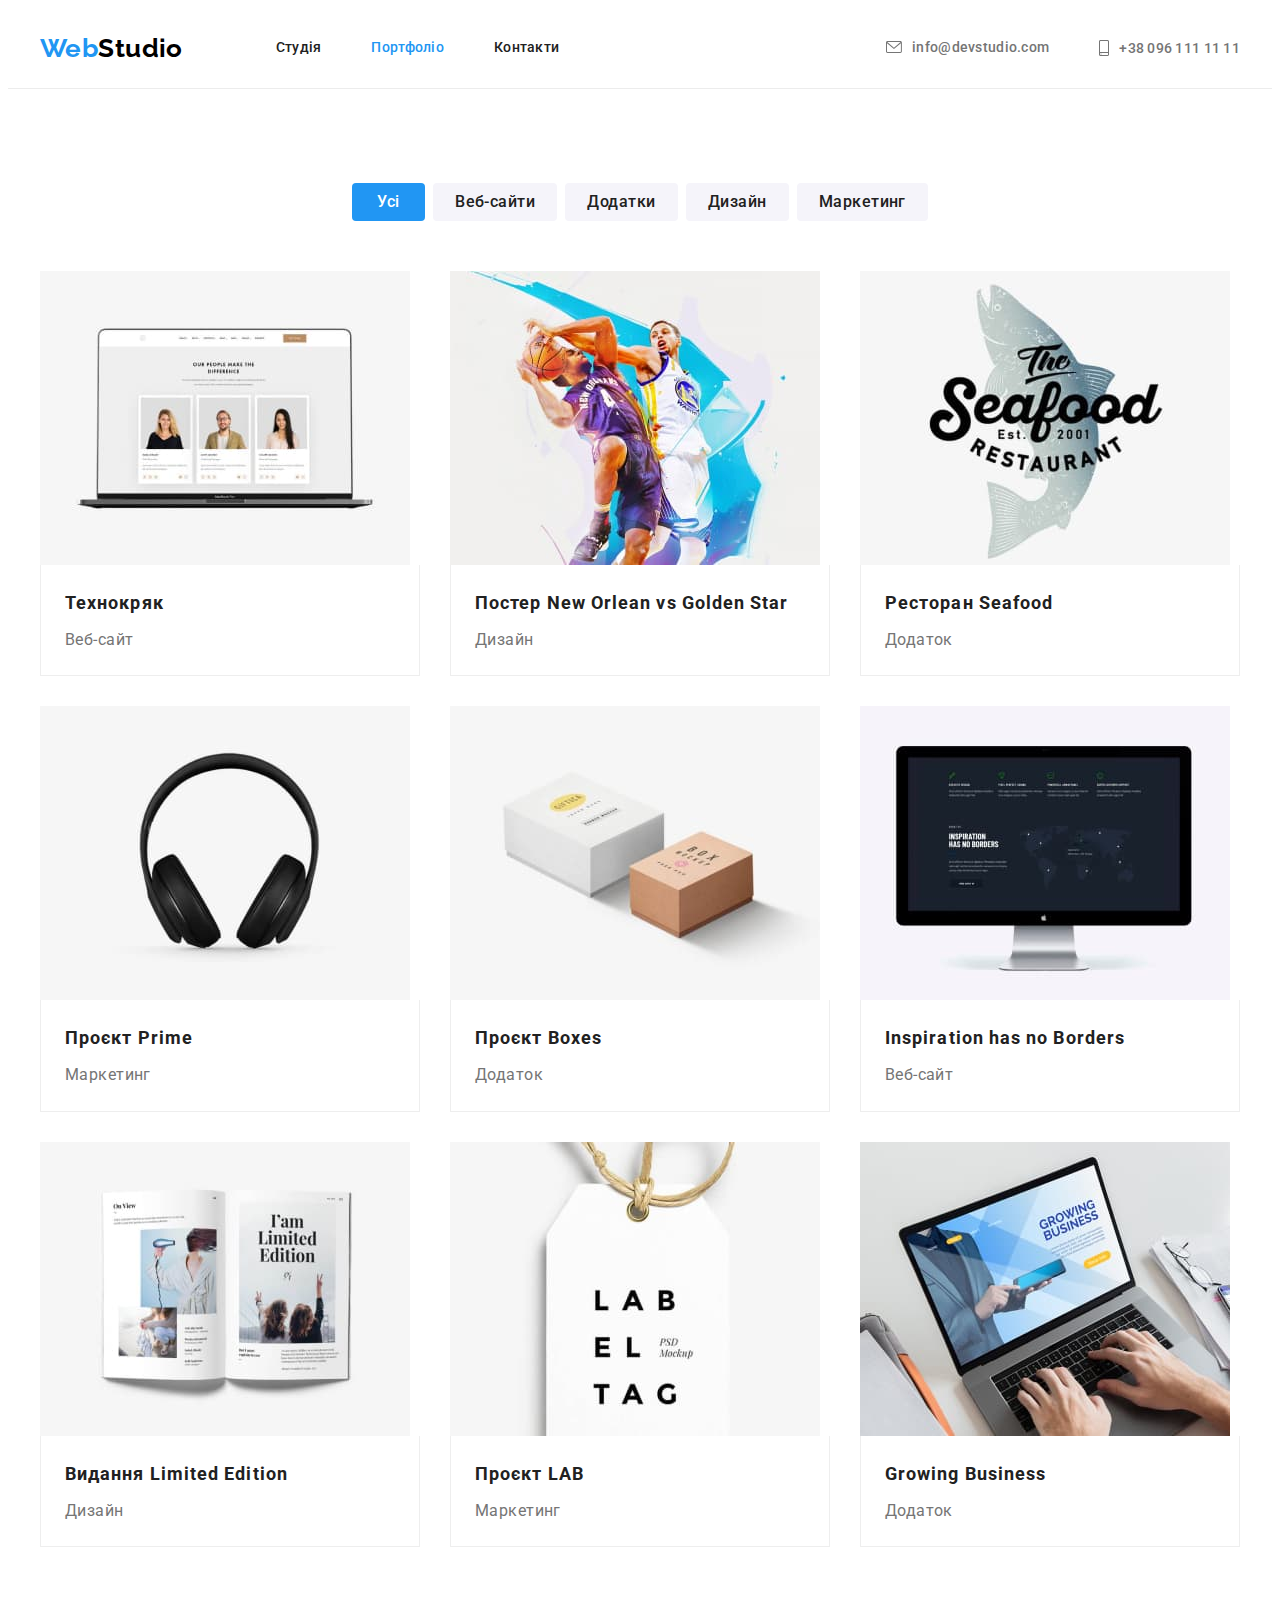
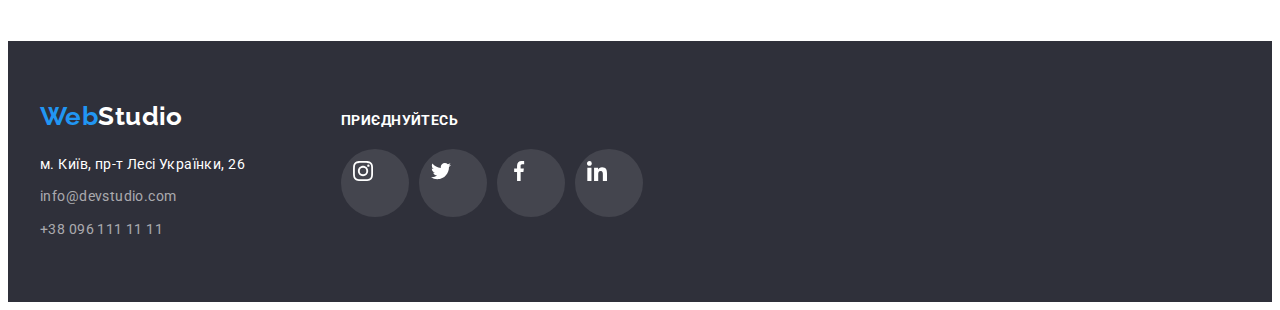
==== portfolio.html @ 2369edc8 "Initial commit" ====
<!DOCTYPE html>
<html lang="uk">
  <head>
    <meta charset="UTF-8" />
    <meta http-equiv="X-UA-Compatible" content="IE=edge" />
    <meta name="viewport" content="width=device-width, initial-scale=1.0" />
    <link rel="preconnect" href="https://fonts.googleapis.com" />
    <link rel="preconnect" href="https://fonts.gstatic.com" crossorigin />
    <link
      href="https://fonts.googleapis.com/css2?family=Raleway:wght@700&family=Roboto:wght@400;500;700;900&display=swap"
      rel="stylesheet"
    />
    <link
      rel="stylesheet"
      href="https://cdnjs.cloudflare.com/ajax/libs/modern-normalize/1.1.0/modern-normalize.min.css"
      integrity="sha512-wpPYUAdjBVSE4KJnH1VR1HeZfpl1ub8YT/NKx4PuQ5NmX2tKuGu6U/JRp5y+Y8XG2tV+wKQpNHVUX03MfMFn9Q=="
      crossorigin="anonymous"
      referrerpolicy="no-referrer"
    />
    <link rel="stylesheet" href="./css/styles.css" />
    <title>Портфоліо</title>
  </head>
  <body>
    <header class="site-header">
      <div class="site-header__container container">
        <a href="./index.html" class="logo"><span class="logo__accent">Web</span>Studio</a>

        <nav class="site-nav">
          <ul class="site-nav__list">
            <li class="site-nav__item">
              <a class="site-nav__link" href="./index.html">Студія</a>
            </li>
            <li class="site-nav__item">
              <a class="site-nav__link site-nav__link--current" href="./portfolio.html"
                >Портфоліо</a
              >
            </li>
            <li class="site-nav__item">
              <a class="site-nav__link" href="">Контакти</a>
            </li>
          </ul>
        </nav>

        <ul class="header-contacts">
          <li class="header-contacts__item">
            <a class="header-contacts__link" href="mailto:info@devstudio.com">
              <svg class="header-contacts__icon icon-envelope" height="12" width="16">
                <use href="./images/icons.svg#icon-envelope"></use></svg
              >info@devstudio.com</a
            >
          </li>
          <li class="header-contacts__item">
            <a class="header-contacts__link" href="tel:+380961111111">
              <svg class="header-contacts__icon icon-smartphone" height="16" width="10">
                <use href="./images/icons.svg#icon-smartphone"></use></svg
              >+38 096 111 11 11</a
            >
          </li>
        </ul>
      </div>
    </header>

    <main>
      <section class="portfolio section">
        <div class="container">
          <h1 class="portfolio__heading">Наше портфоліо</h1>

          <ul class="portfolio-filter text-center">
            <li class="portfolio-filter__item">
              <button
                type="button"
                class="button portfolio-filter__button portfolio-filter__button--active"
              >
                Усі
              </button>
            </li>
            <li class="portfolio-filter__item">
              <button type="button" class="button portfolio-filter__button">Веб-сайти</button>
            </li>
            <li class="portfolio-filter__item">
              <button type="button" class="button portfolio-filter__button">Додатки</button>
            </li>
            <li class="portfolio-filter__item">
              <button type="button" class="button portfolio-filter__button">Дизайн</button>
            </li>
            <li class="portfolio-filter__item">
              <button type="button" class="button portfolio-filter__button">Маркетинг</button>
            </li>
          </ul>

          <ul class="portfolio-cards">
            <li class="portfolio-cards__item">
              <a href="" class="portfolio-cards__link">
                <img
                  class="image-block"
                  src="./images/technoquack.jpg"
                  alt="Ноутбук з зображеними на екрані білявкою у чорній сорочці, блондином у білій футболці та гірчичному жакеті та брюнетки у світлій сорочці"
                  width="370"
                />
                <div class="portfolio-cards__description">
                  <h2 class="portfolio-cards__heading">Технокряк</h2>
                  <p class="portfolio-cards__text">Веб-сайт</p>
                </div>
              </a>
            </li>
            <li class="portfolio-cards__item">
              <a href="" class="portfolio-cards__link">
                <img
                  class="image-block"
                  src="./images/new-orleans-vs-golden-star-poster.jpg"
                  alt="Два баскетболіста, один у фіолетовій формі, інший у білій, які змагаються за м'яч"
                  width="370"
                />
                <div class="portfolio-cards__description">
                  <h2 class="portfolio-cards__heading">Постер New Orlean vs Golden Star</h2>
                  <p class="portfolio-cards__text">Дизайн</p>
                </div>
              </a>
            </li>
            <li class="portfolio-cards__item">
              <a href="" class="portfolio-cards__link">
                <img
                  class="image-block"
                  src="./images/seafood-restaurant.jpg"
                  alt="Риба ті логотип компанії"
                  width="370"
                />
                <div class="portfolio-cards__description">
                  <h2 class="portfolio-cards__heading">Ресторан Seafood</h2>
                  <p class="portfolio-cards__text">Додаток</p>
                </div>
              </a>
            </li>
            <li class="portfolio-cards__item">
              <a href="" class="portfolio-cards__link">
                <img
                  class="image-block"
                  src="./images/project-prime.jpg"
                  alt="Чорні навушники"
                  width="370"
                />
                <div class="portfolio-cards__description">
                  <h2 class="portfolio-cards__heading">Проєкт Prime</h2>
                  <p class="portfolio-cards__text">Маркетинг</p>
                </div>
              </a>
            </li>
            <li class="portfolio-cards__item">
              <a href="" class="portfolio-cards__link">
                <img
                  class="image-block"
                  src="./images/project-boxes.jpg"
                  alt="Біла прямокутна коробка більшого розміру та картонна меншого"
                  width="370"
                />
                <div class="portfolio-cards__description">
                  <h2 class="portfolio-cards__heading">Проєкт Boxes</h2>
                  <p class="portfolio-cards__text">Додаток</p>
                </div>
              </a>
            </li>
            <li class="portfolio-cards__item">
              <a href="" class="portfolio-cards__link">
                <img
                  class="image-block"
                  src="./images/inspiration-has-no-borders.jpg"
                  alt="Монітор фірми Apple з зображенням темного сайту з мапою"
                  width="370"
                />
                <div class="portfolio-cards__description">
                  <h2 class="portfolio-cards__heading">Inspiration has no Borders</h2>
                  <p class="portfolio-cards__text">Веб-сайт</p>
                </div>
              </a>
            </li>
            <li class="portfolio-cards__item">
              <a href="" class="portfolio-cards__link">
                <img
                  class="image-block"
                  src="./images/edition-limited-edition.jpg"
                  alt="Розгорнута книга"
                  width="370"
                />
                <div class="portfolio-cards__description">
                  <h2 class="portfolio-cards__heading">Видання Limited Edition</h2>
                  <p class="portfolio-cards__text">Дизайн</p>
                </div>
              </a>
            </li>
            <li class="portfolio-cards__item">
              <a href="" class="portfolio-cards__link">
                <img
                  class="image-block"
                  src="./images/lab-project.jpg"
                  alt="Ярличок з лого компанії"
                  width="370"
                />
                <div class="portfolio-cards__description">
                  <h2 class="portfolio-cards__heading">Проєкт LAB</h2>
                  <p class="portfolio-cards__text">Маркетинг</p>
                </div>
              </a>
            </li>
            <li class="portfolio-cards__item">
              <a href="" class="portfolio-cards__link">
                <img
                  class="image-block"
                  src="./images/growing-business.jpg"
                  alt="Ноутбук на якому хтось працює, але видно тільки кисті його рук"
                  width="370"
                />
                <div class="portfolio-cards__description">
                  <h2 class="portfolio-cards__heading">Growing Business</h2>
                  <p class="portfolio-cards__text">Додаток</p>
                </div>
              </a>
            </li>
          </ul>
        </div>
      </section>
    </main>

    <footer class="site-footer">
      <div class="site-footer__container container">
        <div class="site-footer__nav-links">
          <a href="./index.html" class="logo site-footer__logo"
            ><span class="logo__accent">Web</span>Studio</a
          >
          <address class="footer-contacts">
            <ul>
              <li class="footer-contacts__item">
                <a
                  class="footer-contacts__link footer-contacts__link--address"
                  href="https://goo.gl/maps/XUFfffDGWBc9zeDt5"
                  >м. Київ, пр-т Лесі Українки, 26</a
                >
              </li>
              <li class="footer-contacts__item">
                <a class="footer-contacts__link" href="mailto:info@devstudio.com"
                  >info@devstudio.com</a
                >
              </li>
              <li class="footer-contacts__item">
                <a class="footer-contacts__link" href="tel:+380961111111">+38 096 111 11 11</a>
              </li>
            </ul>
          </address>
        </div>

        <div class="site-footer__social-links">
          <h2 class="site-footer__heading">Приєднуйтесь</h2>
          <ul class="site-footer__social-list social-links">
            <li class="social-links__item">
              <a href="" class="site-footer__social-link social-links__link">
                <svg class="social-links__icon" height="20" width="20">
                  <use href="./images/icons.svg#icon-instagram"></use>
                </svg>
              </a>
            </li>
            <li class="social-links__item">
              <a href="" class="site-footer__social-link social-links__link">
                <svg class="social-links__icon" height="20" width="20">
                  <use href="./images/icons.svg#icon-twitter"></use>
                </svg>
              </a>
            </li>
            <li class="social-links__item">
              <a href="" class="site-footer__social-link social-links__link">
                <svg class="social-links__icon" height="20" width="20">
                  <use href="./images/icons.svg#icon-facebook"></use>
                </svg>
              </a>
            </li>
            <li class="social-links__item">
              <a href="" class="site-footer__social-link social-links__link">
                <svg class="social-links__icon" height="20" width="20">
                  <use href="./images/icons.svg#icon-linkedin"></use>
                </svg>
              </a>
            </li>
          </ul>
        </div>
      </div>
    </footer>
  </body>
</html>
---- css/styles.css ----
:root {
  --font-family-primary: 'Roboto', sans-serif;
  --font-family-secondary: 'Raleway', sans-serif;
  --text-color-primary: #212121;
  --text-color-secondary: #757575;
  --text-color-accent: #2196f3;
  --text-color-logo: #000;
  --text-color-footer: #fff;
  --text-color-hero: #fff;
  --text-color-button-text-light: #fff;
  --text-color-button-text-dark: #212121;
  --text-color-contacts: rgba(255, 255, 255, 0.6);
  --text-color-address: #fff;
  --text-color-social: #afb1b8;
  --text-color-social-hover: #fff;
  --thumb-color: #afb1b8;
  --thumb-color-hover: #2196f3;
  --bg-color-primary: #fff;
  --bg-color-dark: #2f303a;
  --bg-color-gray: #f5f4fa;
  --bg-color-button-primary: #f5f4fa;
  --bg-color-button-accent-primary: #2196f3;
  --bg-color-button-accent-secondary: #188ce8;
  --header-border-color: #ececec;
  --portfolio-cards-border-color: #eee;
  --list-items-gap: 30px;
}

/* Global styles */

h1,
h2,
h3,
h4,
h5,
h6,
p,
ul {
  margin: 0;
  padding: 0;
}

ul {
  list-style: none;
}

body {
  font-family: var(--font-family-primary);
  font-weight: 400;
  font-size: 14px;
  line-height: 1.71;
  letter-spacing: 0.03em;

  color: var(--text-color-primary);
}

/* Utilities */

.container {
  margin-left: auto;
  margin-right: auto;
  padding-left: 15px;
  padding-right: 15px;
  width: 1200px;
}

.section {
  padding-top: 94px;
  padding-bottom: 94px;
}

.image-block {
  display: block;
}

.button {
  font-family: inherit;
  cursor: pointer;
}

.text-center {
  text-align: center;
}

.heading {
  font-size: 36px;
  line-height: 1.17;
  text-align: center;
}

/* Site header */

.site-header {
  border-bottom: 1px solid var(--header-border-color);
}

.site-header__container {
  display: flex;
  align-items: center;
}

/* Logo */

.logo {
  font-family: var(--font-family-secondary);
  font-weight: 700;
  font-size: 26px;
  line-height: 1.19;
  text-decoration: none;

  color: var(--text-color-logo);
}

.logo__accent {
  color: var(--text-color-accent);
}

/* Site navigation */

.site-nav {
  margin-left: 93px;
}

/* Site navigation & Header contacts */

.site-nav__list,
.header-contacts {
  display: flex;
}

.site-nav__item:not(:first-child),
.header-contacts__item:not(:first-child) {
  margin-left: 50px;
}

.site-nav__link,
.header-contacts__link {
  display: inline-block;
  padding-top: 32px;
  padding-bottom: 32px;

  font-weight: 500;
  line-height: 1.14;
  letter-spacing: 0.02em;
  text-decoration: none;

  color: var(--text-color-primary);
}

.site-nav__link:hover,
.site-nav__link:focus,
.site-nav__link--current,
.header-contacts__link:hover,
.header-contacts__link:focus {
  color: var(--text-color-accent);
}

/* Header contacts */

.header-contacts {
  margin-left: auto;
}

.header-contacts__icon {
  --color4: currentColor;

  margin-right: 10px;
}

.header-contacts__icon.icon-envelope {
  vertical-align: -0.1em;
}

.header-contacts__icon.icon-smartphone {
  vertical-align: -0.25em;
}

.header-contacts__link {
  color: var(--text-color-secondary);
}

/* Hero */

.hero {
  padding-top: 200px;
  padding-bottom: 200px;

  background-image: linear-gradient(rgba(47, 48, 58, 0.4), rgba(47, 48, 58, 0.4)),
    url(../images/hero.jpg);
  background-color: var(--bg-color-dark);
  background-repeat: no-repeat;
  background-position: center;
  background-size: 1600px;
}

.hero__container {
  text-align: center;
}

.hero__heading {
  font-weight: 900;
  font-size: 44px;
  line-height: 1.36;
  letter-spacing: 0.06em;
  text-transform: uppercase;

  color: var(--text-color-hero);
}

.hero__button {
  margin-top: 30px;
  padding: 10px 32px;

  font-weight: 700;
  font-size: 16px;
  line-height: 1.88;
  text-align: center;
  letter-spacing: 0.06em;

  color: var(--text-color-button-text-light);
  background-color: var(--bg-color-button-accent-primary);
  border: 0 solid transparent;
  border-radius: 4px;
}

.hero__button:hover,
.hero__button:focus {
  background-color: var(--bg-color-button-accent-secondary);
}

/* Features & Portfolio */

.features__heading,
.portfolio__heading {
  position: absolute;
  white-space: nowrap;
  width: 1px;
  height: 1px;
  overflow: hidden;
  border: 0;
  padding: 0;
  clip: rect(0 0 0 0);
  clip-path: inset(50%);
  margin: -1px;
}

/* Features list */

.features-list {
  display: flex;
}

.features-list__item {
  flex-basis: calc(100% / 4 - var(--list-items-gap));
}

.features-list__item:not(:first-child) {
  margin-left: var(--list-items-gap);
}

.features-list__thumb {
  padding-top: 25px;
  padding-bottom: 25px;

  border-radius: 4px;
  background-color: var(--bg-color-gray);
}

.features-list__icon {
  display: block;
  margin-left: auto;
  margin-right: auto;
}

.features-list__heading {
  margin-top: 30px;

  font-size: 14px;
  line-height: 1.14;
  text-transform: uppercase;
}

.features-list__text {
  margin-top: 10px;

  color: var(--text-color-secondary);
}

/* Competence */

.competence {
  padding-top: 0;
}

.competence-list {
  display: flex;
  margin-top: 50px;
}

.competence-list__item {
  flex-basis: calc(100% / 3 - var(--list-items-gap));
}

.competence-list__item:not(:first-child) {
  margin-left: var(--list-items-gap);
}

/* Team */

.team {
  background-color: var(--bg-color-gray);
}

/* Team cards */

.team-cards {
  display: flex;
  margin-top: 50px;
}

.team-cards__item {
  flex-basis: calc(100% / 3 - var(--list-items-gap));

  background-color: var(--bg-color-primary);
  box-shadow: 0px 1px 3px rgba(0, 0, 0, 0.12), 0px 1px 1px rgba(0, 0, 0, 0.14),
    0px 2px 1px rgba(0, 0, 0, 0.2);
  border-radius: 0px 0px 4px 4px;
}

.team-cards__item:not(:first-child) {
  margin-left: var(--list-items-gap);
}

.team-cards__description {
  padding-top: 30px;
  padding-bottom: 30px;
  padding-left: 24px;
  padding-right: 24px;
}

.team-cards__heading {
  font-weight: 500;
  font-size: 16px;
  line-height: 1.19;
}

.team-cards__position {
  margin-top: 10px;

  font-size: 16px;
  line-height: 1.19;
  color: var(--text-color-secondary);
}

.team-cards__social-links {
  margin-top: 16px;
  justify-content: center;
}

/* Social links */

.social-links {
  display: flex;
}

.social-links__item:not(:last-child) {
  margin-right: 10px;
}

.social-links__link {
  display: inline-block;
  height: 44px;
  width: 44px;
  padding: 12px;

  border-radius: 50%;

  color: var(--text-color-social);
}

.social-links__link:hover,
.social-links__link:focus {
  color: var(--text-color-social-hover);
  background-color: var(--bg-color-button-accent-primary);
}

.social-links__icon {
  --color1: currentColor;
}

/* Clients */

.clients__list {
  display: flex;
  margin-top: 50px;
}

.clients__item {
  flex-basis: calc(100% / 6 - var(--list-items-gap));
}

.clients__item:not(:first-child) {
  margin-left: var(--list-items-gap);
}

.clients__link {
  display: block;
  padding-top: 15px;
  padding-bottom: 15px;

  color: var(--thumb-color);
  border: 1px solid var(--thumb-color);
  border-radius: 4px;
}

.clients__link:hover,
.clients__link:focus {
  color: var(--thumb-color-hover);
  border-color: var(--thumb-color-hover);
}

.clients__icon {
  --color1: currentColor;

  display: block;
  margin-left: auto;
  margin-right: auto;
}

/* Site footer */

.site-footer {
  padding-top: 60px;
  padding-bottom: 60px;

  background-color: var(--bg-color-dark);
}

.site-footer__container {
  display: flex;
  align-items: baseline;
}

.site-footer__nav-links {
  width: 231px;
}

.site-footer__logo {
  color: var(--text-color-footer);
}

.site-footer__social-links {
  margin-left: 70px;
}

.site-footer__heading {
  font-size: 14px;
  line-height: 1.14;
  text-transform: uppercase;

  color: var(--text-color-footer);
}

.site-footer__social-list {
  margin-top: 20px;
}

.site-footer__social-link {
  color: var(--text-color-footer);
  background-color: rgba(255, 255, 255, 0.1);
}

/* Footer contacts */

.footer-contacts {
  margin-top: 20px;
}

.footer-contacts__item:not(:first-child) {
  margin-top: 9px;
}

.footer-contacts__link {
  font-style: normal;
  text-decoration: none;
  color: var(--text-color-contacts);
}

.footer-contacts__link:hover,
.footer-contacts__link:focus {
  color: var(--text-color-accent);
}

.footer-contacts__link--address {
  color: var(--text-color-address);
}

/* Portfolio filter */

.portfolio-filter {
  display: flex;
  justify-content: center;
}

.portfolio-filter__item:not(:first-child) {
  margin-left: 8px;
}

.portfolio-filter__button {
  min-width: 73px;
  padding: 6px 22px;

  font-weight: 500;
  font-size: 16px;
  line-height: 1.62;
  letter-spacing: 0.03em;

  color: var(--text-color-button-text-dark);
  background-color: var(--bg-color-button-primary);
  border: 0 solid transparent;
  border-radius: 4px;
}

.portfolio-filter__button:hover,
.portfolio-filter__button:focus,
.portfolio-filter__button--active {
  color: var(--text-color-button-text-light);
  background-color: var(--bg-color-button-accent-primary);
}

.portfolio-filter__button:hover,
.portfolio-filter__button:focus {
  box-shadow: 0px 3px 1px rgba(0, 0, 0, 0.1), 0px 1px 2px rgba(0, 0, 0, 0.08),
    0px 2px 2px rgba(0, 0, 0, 0.12);
}

/* Portfolio cards */

.portfolio-cards {
  display: flex;
  flex-wrap: wrap;
  margin-top: calc((-1 * var(--list-items-gap)) + 50px);
  margin-left: calc(-1 * var(--list-items-gap));
}

.portfolio-cards__item {
  flex-basis: calc(100% / 3 - var(--list-items-gap));
  margin-top: var(--list-items-gap);
  margin-left: var(--list-items-gap);
}

.portfolio-cards__link {
  display: block;
  text-decoration: none;

  color: var(--text-color-primary);
}

.portfolio-cards__link:hover {
  box-shadow: 0px 1px 1px rgba(0, 0, 0, 0.12), 0px 4px 4px rgba(0, 0, 0, 0.06),
    1px 4px 6px rgba(0, 0, 0, 0.16);
}

.portfolio-cards__description {
  padding-top: 20px;
  padding-bottom: 20px;
  padding-left: 24px;
  padding-right: 24px;

  border: 1px solid var(--portfolio-cards-border-color);
  border-top: none;
}

.portfolio-cards__heading {
  font-weight: 700;
  font-size: 18px;
  line-height: 2;
  letter-spacing: 0.06em;
}

.portfolio-cards__text {
  margin-top: 4px;
  font-size: 16px;
  line-height: 1.88;

  color: var(--text-color-secondary);
}
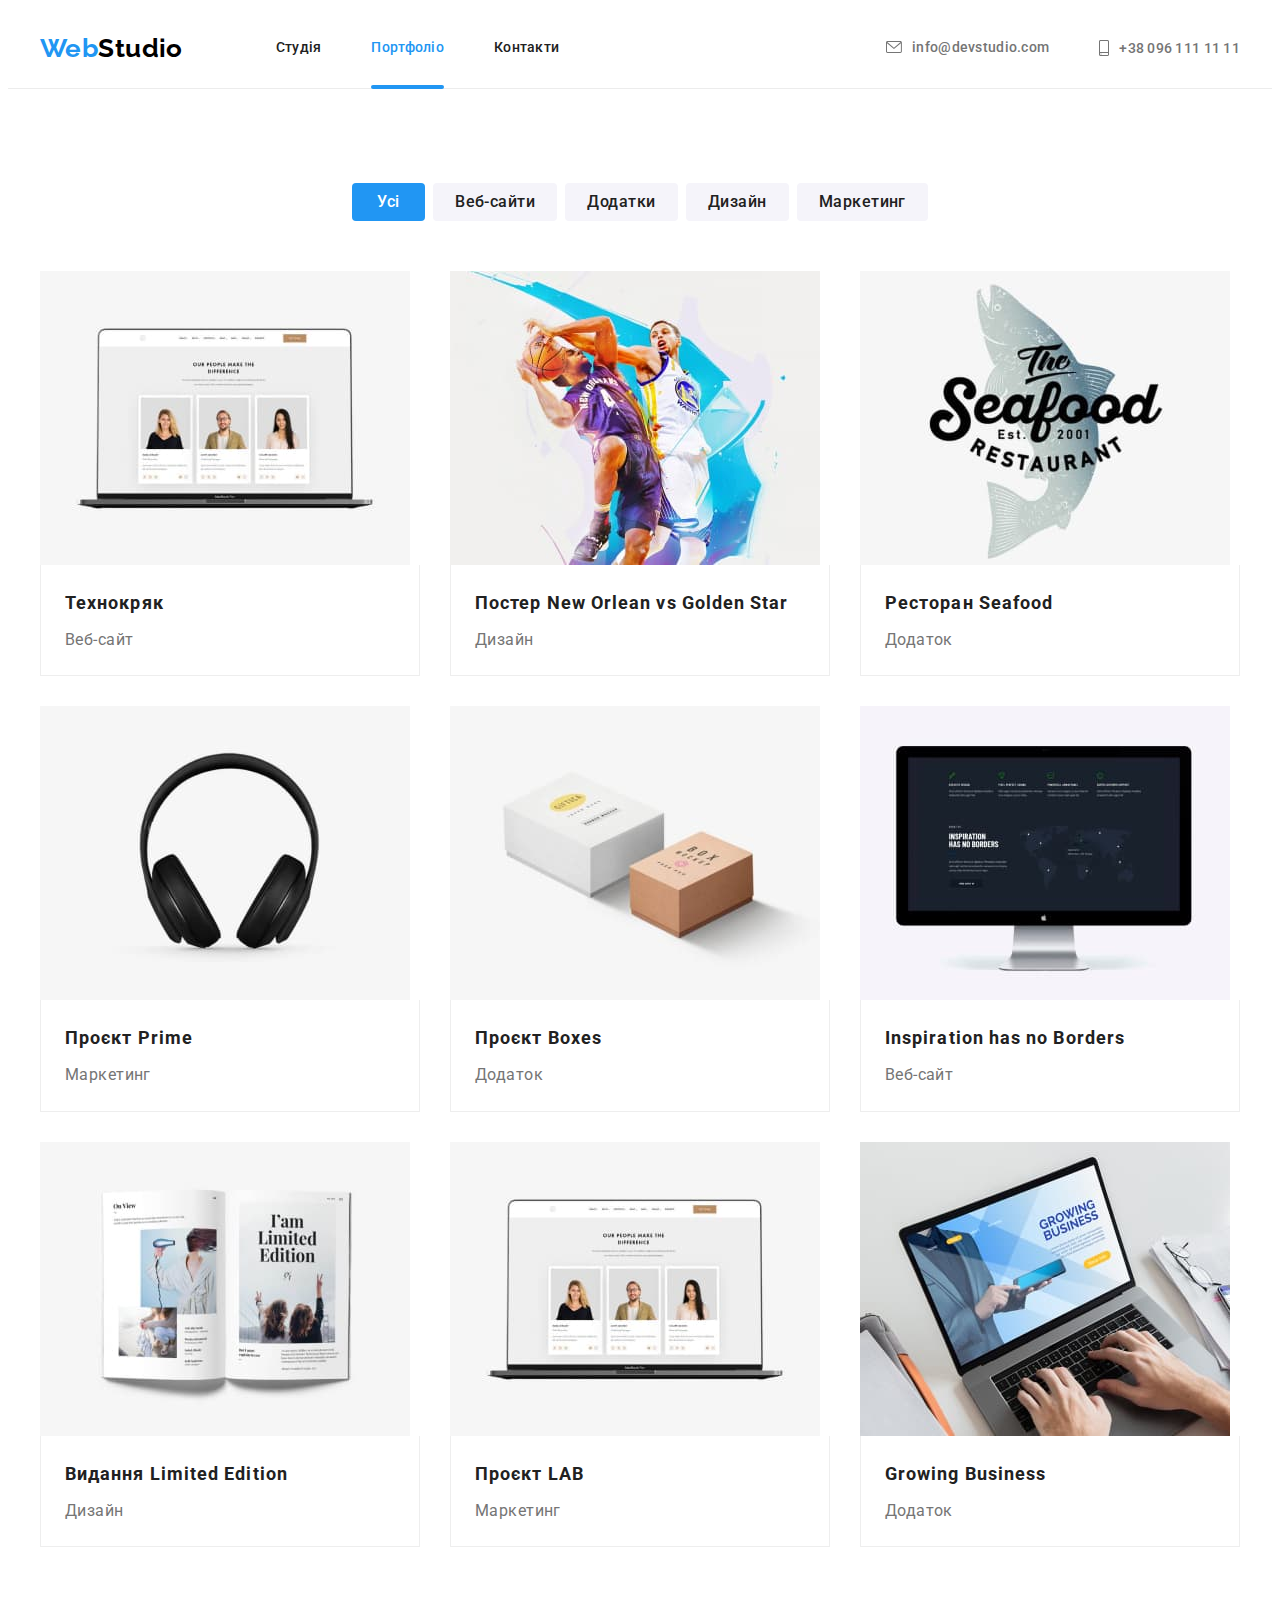
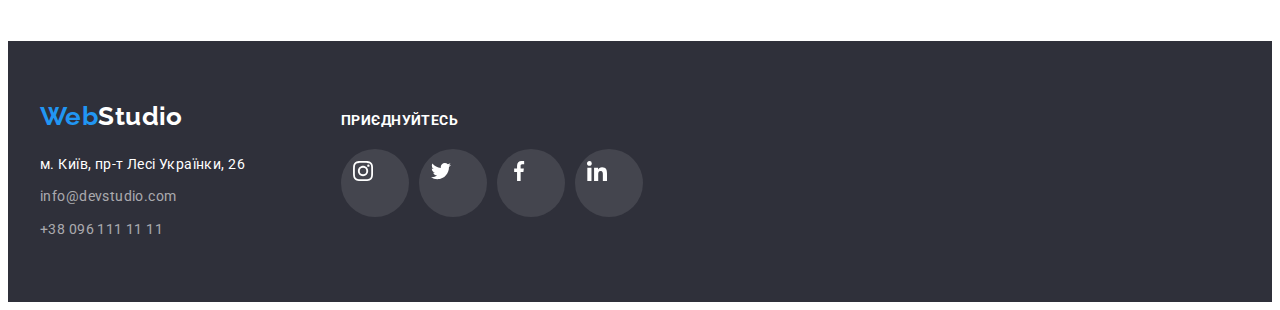
==== commit e65f9b55: "Added descriptions to portfolio cards" ====
--- a/portfolio.html
+++ b/portfolio.html
@@ -91,13 +91,20 @@
           <ul class="portfolio-cards">
             <li class="portfolio-cards__item">
               <a href="" class="portfolio-cards__link">
-                <img
-                  class="image-block"
-                  src="./images/technoquack.jpg"
-                  alt="Ноутбук з зображеними на екрані білявкою у чорній сорочці, блондином у білій футболці та гірчичному жакеті та брюнетки у світлій сорочці"
-                  width="370"
-                />
-                <div class="portfolio-cards__description">
+                <div class="portfolio-cards__thumb">
+                  <img
+                    class="image-block"
+                    src="./images/technoquack.jpg"
+                    alt="Ноутбук з зображеними на екрані білявкою у чорній сорочці, блондином у білій футболці та гірчичному жакеті та брюнетки у світлій сорочці"
+                    width="370"
+                  />
+                  <p class="portfolio-cards__description">
+                    Ресурс пропонує комплексні пропозиції з різним рівнем функціоналу та сервісів.
+                    Все це дозволить відвідувачу отримати вичерпні відомості про компанію чи
+                    приватну особу.
+                  </p>
+                </div>
+                <div class="portfolio-cards__title">
                   <h2 class="portfolio-cards__heading">Технокряк</h2>
                   <p class="portfolio-cards__text">Веб-сайт</p>
                 </div>
@@ -105,13 +112,20 @@
             </li>
             <li class="portfolio-cards__item">
               <a href="" class="portfolio-cards__link">
-                <img
-                  class="image-block"
-                  src="./images/new-orleans-vs-golden-star-poster.jpg"
-                  alt="Два баскетболіста, один у фіолетовій формі, інший у білій, які змагаються за м'яч"
-                  width="370"
-                />
-                <div class="portfolio-cards__description">
+                <div class="portfolio-cards__thumb">
+                  <img
+                    class="image-block"
+                    src="./images/new-orleans-vs-golden-star-poster.jpg"
+                    alt="Два баскетболіста, один у фіолетовій формі, інший у білій, які змагаються за м'яч"
+                    width="370"
+                  />
+                  <p class="portfolio-cards__description">
+                    Ресурс пропонує комплексні пропозиції з різним рівнем функціоналу та сервісів.
+                    Все це дозволить відвідувачу отримати вичерпні відомості про компанію чи
+                    приватну особу.
+                  </p>
+                </div>
+                <div class="portfolio-cards__title">
                   <h2 class="portfolio-cards__heading">Постер New Orlean vs Golden Star</h2>
                   <p class="portfolio-cards__text">Дизайн</p>
                 </div>
@@ -119,13 +133,20 @@
             </li>
             <li class="portfolio-cards__item">
               <a href="" class="portfolio-cards__link">
-                <img
-                  class="image-block"
-                  src="./images/seafood-restaurant.jpg"
-                  alt="Риба ті логотип компанії"
-                  width="370"
-                />
-                <div class="portfolio-cards__description">
+                <div class="portfolio-cards__thumb">
+                  <img
+                    class="image-block"
+                    src="./images/seafood-restaurant.jpg"
+                    alt="Риба ті логотип компанії"
+                    width="370"
+                  />
+                  <p class="portfolio-cards__description">
+                    Ресурс пропонує комплексні пропозиції з різним рівнем функціоналу та сервісів.
+                    Все це дозволить відвідувачу отримати вичерпні відомості про компанію чи
+                    приватну особу.
+                  </p>
+                </div>
+                <div class="portfolio-cards__title">
                   <h2 class="portfolio-cards__heading">Ресторан Seafood</h2>
                   <p class="portfolio-cards__text">Додаток</p>
                 </div>
@@ -133,13 +154,20 @@
             </li>
             <li class="portfolio-cards__item">
               <a href="" class="portfolio-cards__link">
-                <img
-                  class="image-block"
-                  src="./images/project-prime.jpg"
-                  alt="Чорні навушники"
-                  width="370"
-                />
-                <div class="portfolio-cards__description">
+                <div class="portfolio-cards__thumb">
+                  <img
+                    class="image-block"
+                    src="./images/project-prime.jpg"
+                    alt="Чорні навушники"
+                    width="370"
+                  />
+                  <p class="portfolio-cards__description">
+                    Ресурс пропонує комплексні пропозиції з різним рівнем функціоналу та сервісів.
+                    Все це дозволить відвідувачу отримати вичерпні відомості про компанію чи
+                    приватну особу.
+                  </p>
+                </div>
+                <div class="portfolio-cards__title">
                   <h2 class="portfolio-cards__heading">Проєкт Prime</h2>
                   <p class="portfolio-cards__text">Маркетинг</p>
                 </div>
@@ -147,13 +175,20 @@
             </li>
             <li class="portfolio-cards__item">
               <a href="" class="portfolio-cards__link">
-                <img
-                  class="image-block"
-                  src="./images/project-boxes.jpg"
-                  alt="Біла прямокутна коробка більшого розміру та картонна меншого"
-                  width="370"
-                />
-                <div class="portfolio-cards__description">
+                <div class="portfolio-cards__thumb">
+                  <img
+                    class="image-block"
+                    src="./images/project-boxes.jpg"
+                    alt="Біла прямокутна коробка більшого розміру та картонна меншого"
+                    width="370"
+                  />
+                  <p class="portfolio-cards__description">
+                    Ресурс пропонує комплексні пропозиції з різним рівнем функціоналу та сервісів.
+                    Все це дозволить відвідувачу отримати вичерпні відомості про компанію чи
+                    приватну особу.
+                  </p>
+                </div>
+                <div class="portfolio-cards__title">
                   <h2 class="portfolio-cards__heading">Проєкт Boxes</h2>
                   <p class="portfolio-cards__text">Додаток</p>
                 </div>
@@ -161,13 +196,20 @@
             </li>
             <li class="portfolio-cards__item">
               <a href="" class="portfolio-cards__link">
-                <img
-                  class="image-block"
-                  src="./images/inspiration-has-no-borders.jpg"
-                  alt="Монітор фірми Apple з зображенням темного сайту з мапою"
-                  width="370"
-                />
-                <div class="portfolio-cards__description">
+                <div class="portfolio-cards__thumb">
+                  <img
+                    class="image-block"
+                    src="./images/inspiration-has-no-borders.jpg"
+                    alt="Монітор фірми Apple з зображенням темного сайту з мапою"
+                    width="370"
+                  />
+                  <p class="portfolio-cards__description">
+                    Ресурс пропонує комплексні пропозиції з різним рівнем функціоналу та сервісів.
+                    Все це дозволить відвідувачу отримати вичерпні відомості про компанію чи
+                    приватну особу.
+                  </p>
+                </div>
+                <div class="portfolio-cards__title">
                   <h2 class="portfolio-cards__heading">Inspiration has no Borders</h2>
                   <p class="portfolio-cards__text">Веб-сайт</p>
                 </div>
@@ -175,13 +217,20 @@
             </li>
             <li class="portfolio-cards__item">
               <a href="" class="portfolio-cards__link">
-                <img
-                  class="image-block"
-                  src="./images/edition-limited-edition.jpg"
-                  alt="Розгорнута книга"
-                  width="370"
-                />
-                <div class="portfolio-cards__description">
+                <div class="portfolio-cards__thumb">
+                  <img
+                    class="image-block"
+                    src="./images/edition-limited-edition.jpg"
+                    alt="Розгорнута книга"
+                    width="370"
+                  />
+                  <p class="portfolio-cards__description">
+                    Ресурс пропонує комплексні пропозиції з різним рівнем функціоналу та сервісів.
+                    Все це дозволить відвідувачу отримати вичерпні відомості про компанію чи
+                    приватну особу.
+                  </p>
+                </div>
+                <div class="portfolio-cards__title">
                   <h2 class="portfolio-cards__heading">Видання Limited Edition</h2>
                   <p class="portfolio-cards__text">Дизайн</p>
                 </div>
@@ -189,13 +238,20 @@
             </li>
             <li class="portfolio-cards__item">
               <a href="" class="portfolio-cards__link">
-                <img
-                  class="image-block"
-                  src="./images/lab-project.jpg"
-                  alt="Ярличок з лого компанії"
-                  width="370"
-                />
-                <div class="portfolio-cards__description">
+                <div class="portfolio-cards__thumb">
+                  <img
+                    class="image-block"
+                    src="./images/technoquack.jpg"
+                    alt="Ноутбук з зображеними на екрані білявкою у чорній сорочці, блондином у білій футболці та гірчичному жакеті та брюнетки у світлій сорочці"
+                    width="370"
+                  />
+                  <p class="portfolio-cards__description">
+                    Ресурс пропонує комплексні пропозиції з різним рівнем функціоналу та сервісів.
+                    Все це дозволить відвідувачу отримати вичерпні відомості про компанію чи
+                    приватну особу.
+                  </p>
+                </div>
+                <div class="portfolio-cards__title">
                   <h2 class="portfolio-cards__heading">Проєкт LAB</h2>
                   <p class="portfolio-cards__text">Маркетинг</p>
                 </div>
@@ -203,13 +259,20 @@
             </li>
             <li class="portfolio-cards__item">
               <a href="" class="portfolio-cards__link">
-                <img
-                  class="image-block"
-                  src="./images/growing-business.jpg"
-                  alt="Ноутбук на якому хтось працює, але видно тільки кисті його рук"
-                  width="370"
-                />
-                <div class="portfolio-cards__description">
+                <div class="portfolio-cards__thumb">
+                  <img
+                    class="image-block"
+                    src="./images/growing-business.jpg"
+                    alt="Ноутбук на якому хтось працює, але видно тільки кисті його рук"
+                    width="370"
+                  />
+                  <p class="portfolio-cards__description">
+                    Ресурс пропонує комплексні пропозиції з різним рівнем функціоналу та сервісів.
+                    Все це дозволить відвідувачу отримати вичерпні відомості про компанію чи
+                    приватну особу.
+                  </p>
+                </div>
+                <div class="portfolio-cards__title">
                   <h2 class="portfolio-cards__heading">Growing Business</h2>
                   <p class="portfolio-cards__text">Додаток</p>
                 </div>
--- a/css/styles.css
+++ b/css/styles.css
@@ -7,6 +7,8 @@
   --text-color-logo: #000;
   --text-color-footer: #fff;
   --text-color-hero: #fff;
+  --text-color-caption: #fff;
+  --text-color-cards-description: #fff;
   --text-color-button-text-light: #fff;
   --text-color-button-text-dark: #212121;
   --text-color-contacts: rgba(255, 255, 255, 0.6);
@@ -18,6 +20,8 @@
   --bg-color-primary: #fff;
   --bg-color-dark: #2f303a;
   --bg-color-gray: #f5f4fa;
+  --bg-color-caption: rgba(47, 48, 58, 0.8);
+  --bg-color-cards-description: rgba(33, 150, 243, 0.9);
   --bg-color-button-primary: #f5f4fa;
   --bg-color-button-accent-primary: #2196f3;
   --bg-color-button-accent-secondary: #188ce8;
@@ -135,6 +139,8 @@
 
 .site-nav__link,
 .header-contacts__link {
+  position: relative;
+
   display: inline-block;
   padding-top: 32px;
   padding-bottom: 32px;
@@ -145,6 +151,7 @@
   text-decoration: none;
 
   color: var(--text-color-primary);
+  transition: color 250ms cubic-bezier(0.4, 0, 0.2, 1);
 }
 
 .site-nav__link:hover,
@@ -155,6 +162,20 @@
   color: var(--text-color-accent);
 }
 
+.site-nav__link--current::after {
+  position: absolute;
+  left: 0;
+  bottom: -1px;
+
+  content: '';
+  display: block;
+  height: 4px;
+  width: 100%;
+
+  border-radius: 2px;
+  background-color: var(--text-color-accent);
+}
+
 /* Header contacts */
 
 .header-contacts {
@@ -217,10 +238,12 @@
   text-align: center;
   letter-spacing: 0.06em;
 
+  border: 0 solid transparent;
+  border-radius: 4px;
   color: var(--text-color-button-text-light);
   background-color: var(--bg-color-button-accent-primary);
-  border: 0 solid transparent;
-  border-radius: 4px;
+
+  transition: background-color 250ms cubic-bezier(0.4, 0, 0.2, 1);
 }
 
 .hero__button:hover,
@@ -305,6 +328,31 @@
   margin-left: var(--list-items-gap);
 }
 
+.competence-list__link {
+  position: relative;
+
+  display: block;
+}
+
+.competence-list__caption {
+  position: absolute;
+  left: 0;
+  bottom: 0;
+
+  display: block;
+  width: 100%;
+  padding-top: 27px;
+  padding-bottom: 27px;
+
+  text-align: center;
+  text-transform: uppercase;
+  font-weight: 700;
+  line-height: 1.17;
+
+  color: var(--text-color-caption);
+  background-color: var(--bg-color-caption);
+}
+
 /* Team */
 
 .team {
@@ -376,6 +424,9 @@
   border-radius: 50%;
 
   color: var(--text-color-social);
+  background-color: none;
+  transition: color 250ms cubic-bezier(0.4, 0, 0.2, 1),
+    background-color 250ms cubic-bezier(0.4, 0, 0.2, 1);
 }
 
 .social-links__link:hover,
@@ -408,9 +459,12 @@
   padding-top: 15px;
   padding-bottom: 15px;
 
+  border-radius: 4px;
   color: var(--thumb-color);
   border: 1px solid var(--thumb-color);
-  border-radius: 4px;
+
+  transition: color 250ms cubic-bezier(0.4, 0, 0.2, 1),
+    border-color 250ms cubic-bezier(0.4, 0, 0.2, 1);
 }
 
 .clients__link:hover,
@@ -483,7 +537,10 @@
 .footer-contacts__link {
   font-style: normal;
   text-decoration: none;
+
   color: var(--text-color-contacts);
+
+  transition: color 250ms cubic-bezier(0.4, 0, 0.2, 1);
 }
 
 .footer-contacts__link:hover,
@@ -515,10 +572,14 @@
   line-height: 1.62;
   letter-spacing: 0.03em;
 
+  border: 0 solid transparent;
+  border-radius: 4px;
   color: var(--text-color-button-text-dark);
   background-color: var(--bg-color-button-primary);
-  border: 0 solid transparent;
-  border-radius: 4px;
+
+  transition: color 250ms cubic-bezier(0.4, 0, 0.2, 1),
+    background-color 250ms cubic-bezier(0.4, 0, 0.2, 1),
+    box-shadow 250ms cubic-bezier(0.4, 0, 0.2, 1);
 }
 
 .portfolio-filter__button:hover,
@@ -551,9 +612,12 @@
 
 .portfolio-cards__link {
   display: block;
+
   text-decoration: none;
 
   color: var(--text-color-primary);
+  box-shadow: none;
+  transition: box-shadow 250ms cubic-bezier(0.4, 0, 0.2, 1);
 }
 
 .portfolio-cards__link:hover {
@@ -561,7 +625,7 @@
     1px 4px 6px rgba(0, 0, 0, 0.16);
 }
 
-.portfolio-cards__description {
+.portfolio-cards__title {
   padding-top: 20px;
   padding-bottom: 20px;
   padding-left: 24px;
@@ -585,3 +649,32 @@
 
   color: var(--text-color-secondary);
 }
+
+.portfolio-cards__thumb {
+  position: relative;
+
+  overflow: hidden;
+}
+
+.portfolio-cards__description {
+  position: absolute;
+  left: 0;
+  top: 100%;
+
+  padding-top: 63px;
+  padding-bottom: 63px;
+  padding-left: 24px;
+  padding-right: 24px;
+
+  font-size: 18px;
+  line-height: 1.56;
+
+  color: var(--text-color-cards-description);
+  background-color: var(--bg-color-cards-description);
+
+  transition: transform 250ms cubic-bezier(0.4, 0, 0.2, 1);
+}
+
+.portfolio-cards__thumb:hover .portfolio-cards__description {
+  transform: translateY(-100%);
+}
